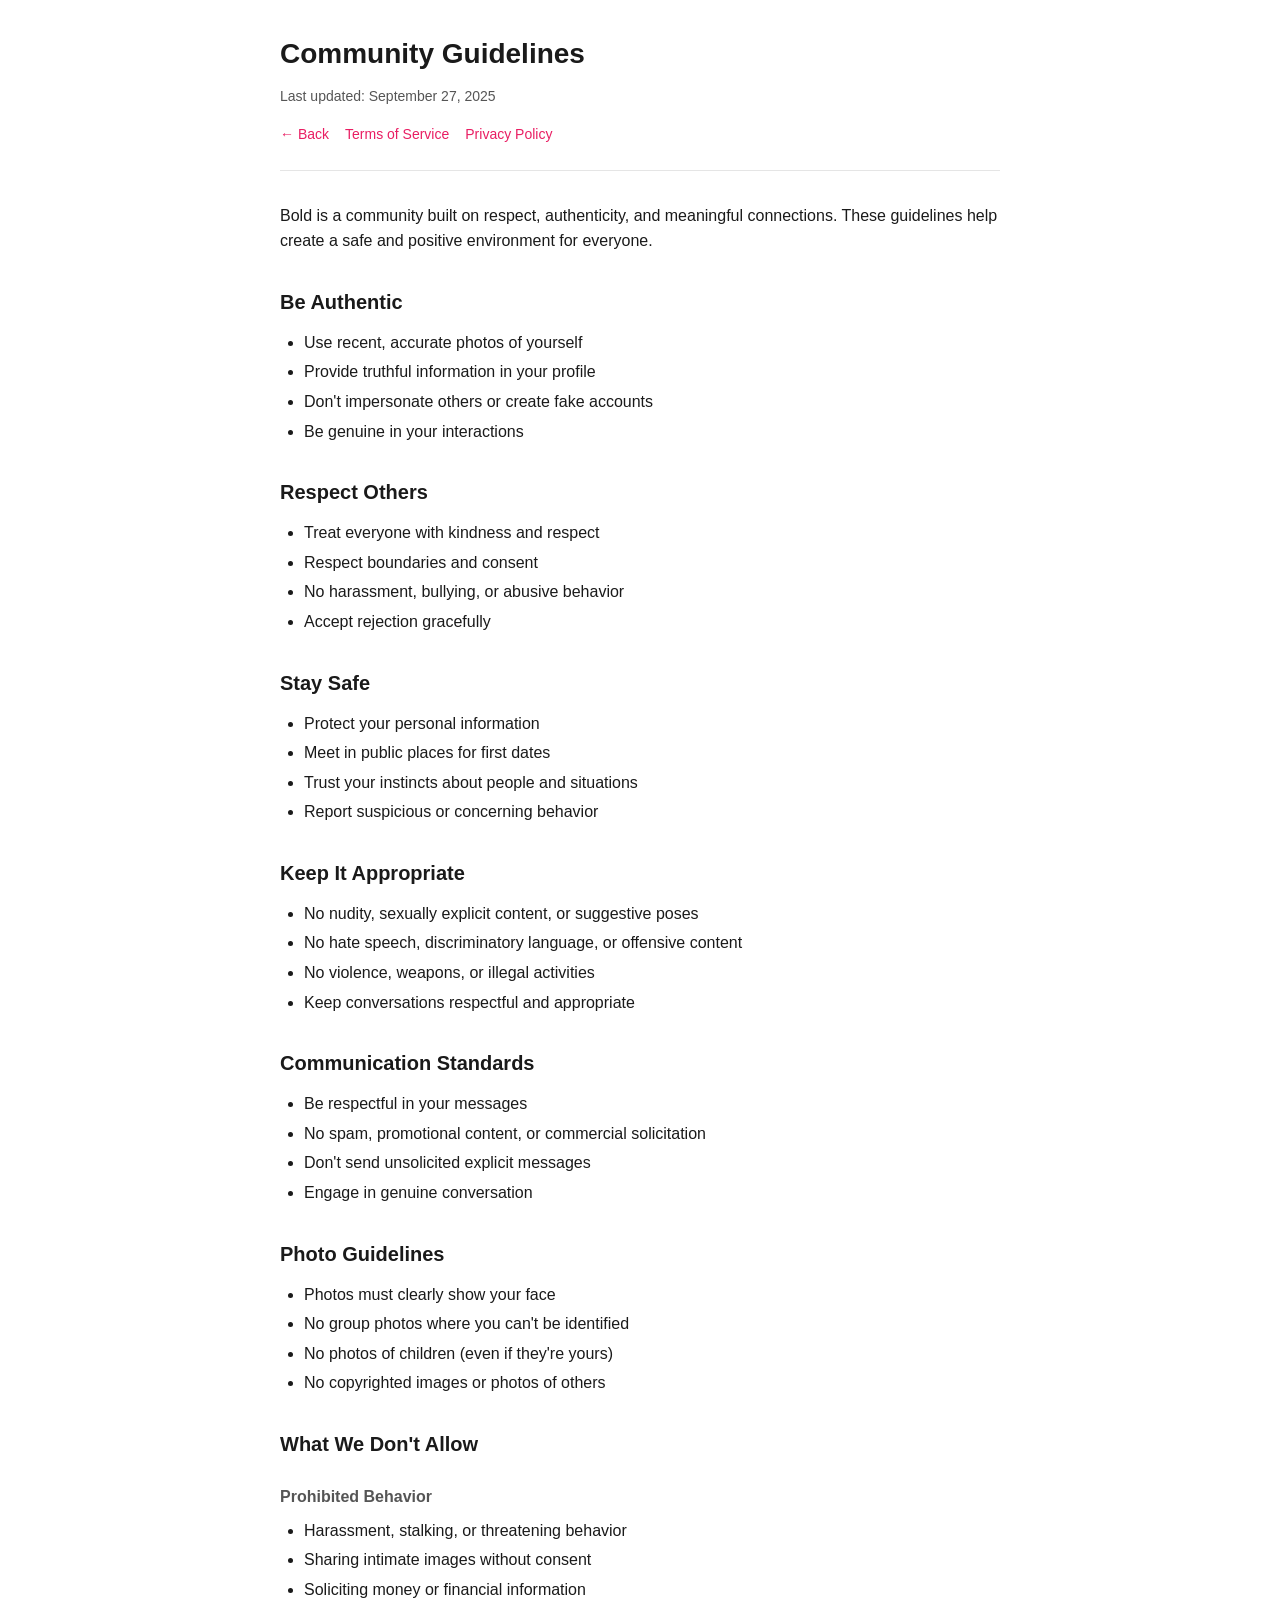
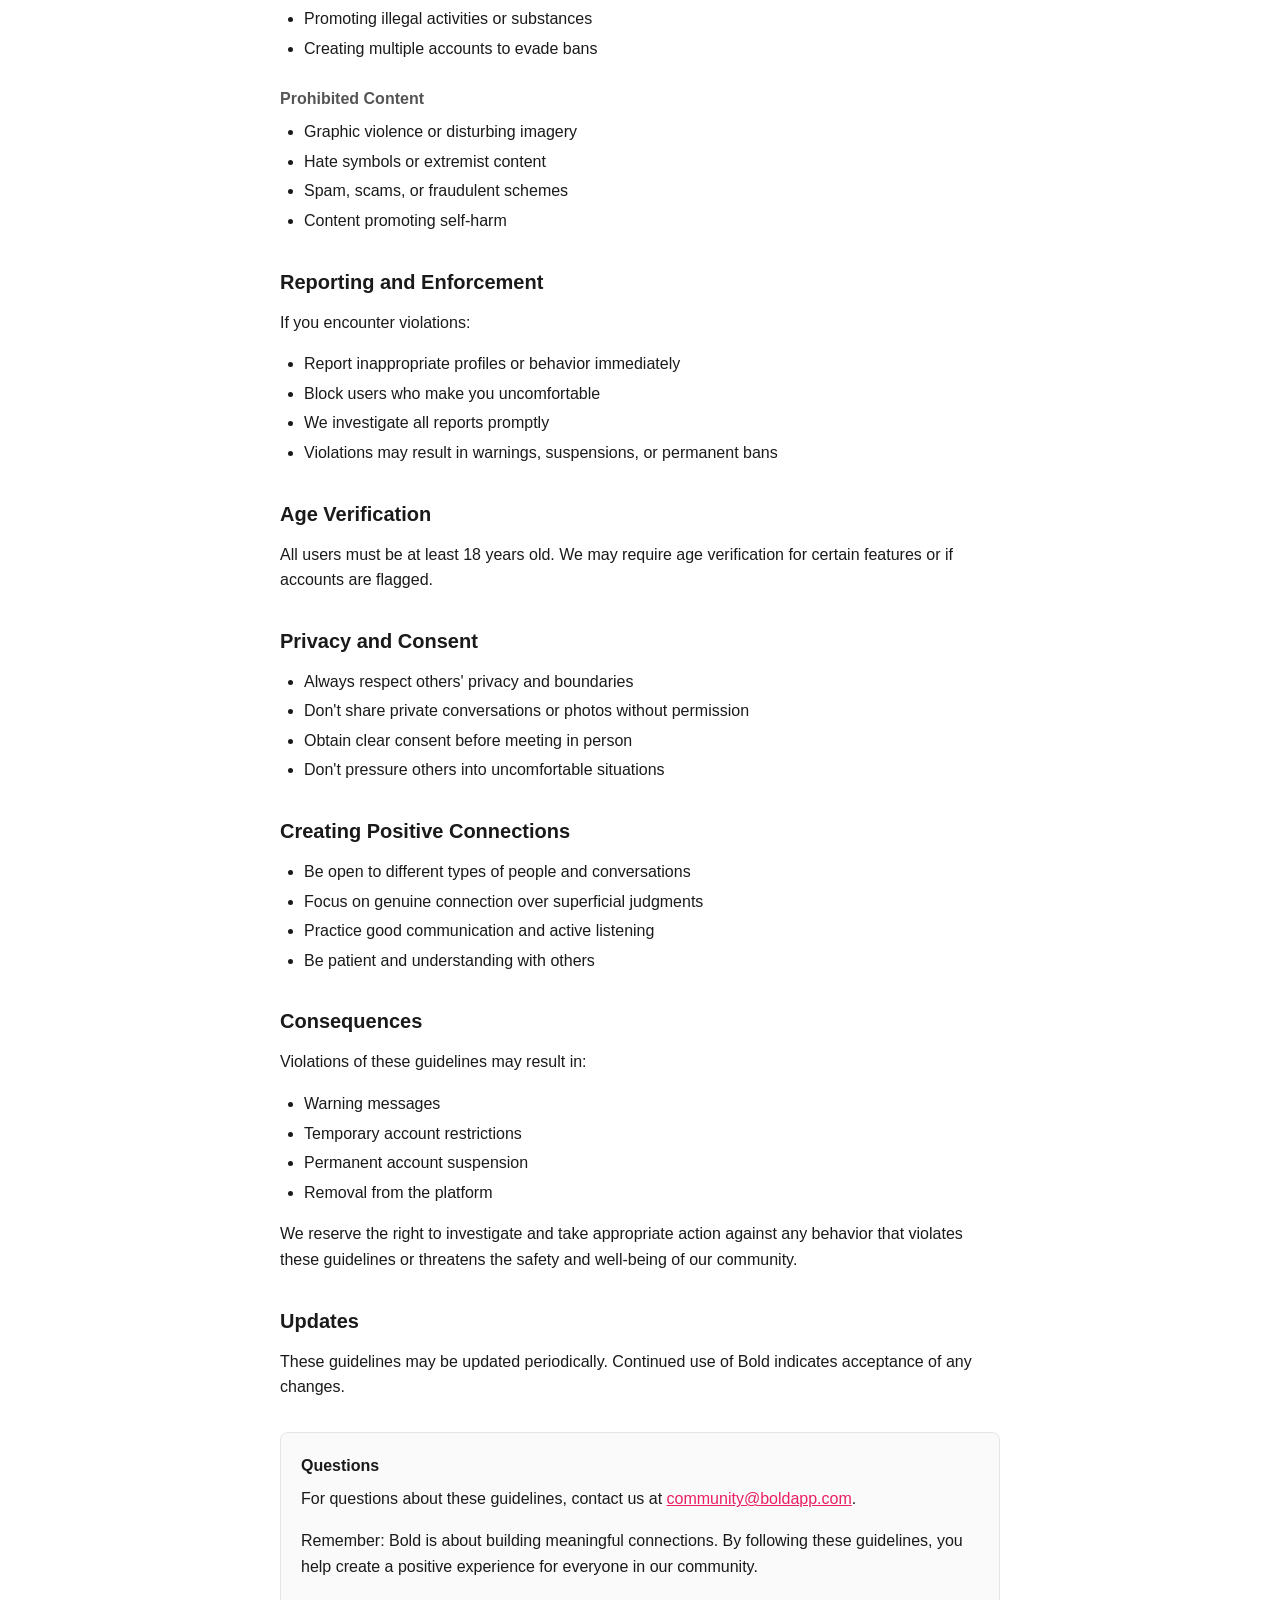
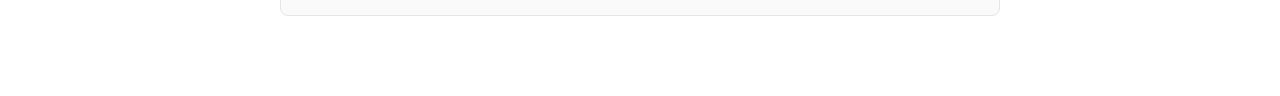
==== community.html @ d94acad7 "Add Terms, Privacy, and Community Guidelines pages Initial public legal pages for the Bold app, mirr" ====
<!doctype html>
<html lang="en">
<head>
  <meta charset="utf-8" />
  <meta name="viewport" content="width=device-width, initial-scale=1" />
  <title>Community Guidelines &mdash; Bold</title>
  <link rel="stylesheet" href="styles.css" />
</head>
<body>
  <main class="container">
    <header>
      <h1>Community Guidelines</h1>
      <p class="updated">Last updated: September 27, 2025</p>
      <nav>
        <a href="index.html">&larr; Back</a>
        <a href="terms.html">Terms of Service</a>
        <a href="privacy.html">Privacy Policy</a>
      </nav>
    </header>

    <p>Bold is a community built on respect, authenticity, and meaningful connections. These guidelines help create a safe and positive environment for everyone.</p>

    <h2>Be Authentic</h2>
    <ul>
      <li>Use recent, accurate photos of yourself</li>
      <li>Provide truthful information in your profile</li>
      <li>Don't impersonate others or create fake accounts</li>
      <li>Be genuine in your interactions</li>
    </ul>

    <h2>Respect Others</h2>
    <ul>
      <li>Treat everyone with kindness and respect</li>
      <li>Respect boundaries and consent</li>
      <li>No harassment, bullying, or abusive behavior</li>
      <li>Accept rejection gracefully</li>
    </ul>

    <h2>Stay Safe</h2>
    <ul>
      <li>Protect your personal information</li>
      <li>Meet in public places for first dates</li>
      <li>Trust your instincts about people and situations</li>
      <li>Report suspicious or concerning behavior</li>
    </ul>

    <h2>Keep It Appropriate</h2>
    <ul>
      <li>No nudity, sexually explicit content, or suggestive poses</li>
      <li>No hate speech, discriminatory language, or offensive content</li>
      <li>No violence, weapons, or illegal activities</li>
      <li>Keep conversations respectful and appropriate</li>
    </ul>

    <h2>Communication Standards</h2>
    <ul>
      <li>Be respectful in your messages</li>
      <li>No spam, promotional content, or commercial solicitation</li>
      <li>Don't send unsolicited explicit messages</li>
      <li>Engage in genuine conversation</li>
    </ul>

    <h2>Photo Guidelines</h2>
    <ul>
      <li>Photos must clearly show your face</li>
      <li>No group photos where you can't be identified</li>
      <li>No photos of children (even if they're yours)</li>
      <li>No copyrighted images or photos of others</li>
    </ul>

    <h2>What We Don't Allow</h2>

    <h3>Prohibited Behavior</h3>
    <ul>
      <li>Harassment, stalking, or threatening behavior</li>
      <li>Sharing intimate images without consent</li>
      <li>Soliciting money or financial information</li>
      <li>Promoting illegal activities or substances</li>
      <li>Creating multiple accounts to evade bans</li>
    </ul>

    <h3>Prohibited Content</h3>
    <ul>
      <li>Graphic violence or disturbing imagery</li>
      <li>Hate symbols or extremist content</li>
      <li>Spam, scams, or fraudulent schemes</li>
      <li>Content promoting self-harm</li>
    </ul>

    <h2>Reporting and Enforcement</h2>
    <p>If you encounter violations:</p>
    <ul>
      <li>Report inappropriate profiles or behavior immediately</li>
      <li>Block users who make you uncomfortable</li>
      <li>We investigate all reports promptly</li>
      <li>Violations may result in warnings, suspensions, or permanent bans</li>
    </ul>

    <h2>Age Verification</h2>
    <p>All users must be at least 18 years old. We may require age verification for certain features or if accounts are flagged.</p>

    <h2>Privacy and Consent</h2>
    <ul>
      <li>Always respect others' privacy and boundaries</li>
      <li>Don't share private conversations or photos without permission</li>
      <li>Obtain clear consent before meeting in person</li>
      <li>Don't pressure others into uncomfortable situations</li>
    </ul>

    <h2>Creating Positive Connections</h2>
    <ul>
      <li>Be open to different types of people and conversations</li>
      <li>Focus on genuine connection over superficial judgments</li>
      <li>Practice good communication and active listening</li>
      <li>Be patient and understanding with others</li>
    </ul>

    <h2>Consequences</h2>
    <p>Violations of these guidelines may result in:</p>
    <ul>
      <li>Warning messages</li>
      <li>Temporary account restrictions</li>
      <li>Permanent account suspension</li>
      <li>Removal from the platform</li>
    </ul>

    <p>We reserve the right to investigate and take appropriate action against any behavior that violates these guidelines or threatens the safety and well-being of our community.</p>

    <h2>Updates</h2>
    <p>These guidelines may be updated periodically. Continued use of Bold indicates acceptance of any changes.</p>

    <div class="card">
      <h3>Questions</h3>
      <p>For questions about these guidelines, contact us at <a href="mailto:community@boldapp.com">community@boldapp.com</a>.</p>
      <p>Remember: Bold is about building meaningful connections. By following these guidelines, you help create a positive experience for everyone in our community.</p>
    </div>
  </main>
</body>
</html>
---- styles.css ----
:root {
  --primary: #e91e63;
  --text: #1a1a1a;
  --text-secondary: #555;
  --bg: #fff;
  --border: #e5e5e5;
  --card: #fafafa;
}

* { box-sizing: border-box; }

body {
  font-family: -apple-system, BlinkMacSystemFont, "Segoe UI", Roboto, Helvetica, Arial, sans-serif;
  color: var(--text);
  background: var(--bg);
  margin: 0;
  line-height: 1.6;
  -webkit-font-smoothing: antialiased;
}

.container {
  max-width: 760px;
  margin: 0 auto;
  padding: 32px 20px 80px;
}

header {
  border-bottom: 1px solid var(--border);
  padding-bottom: 24px;
  margin-bottom: 32px;
}

header h1 {
  margin: 0 0 8px;
  font-size: 28px;
  font-weight: 700;
}

header .updated {
  color: var(--text-secondary);
  font-size: 14px;
  margin: 0;
}

nav {
  display: flex;
  gap: 16px;
  margin: 16px 0 0;
  flex-wrap: wrap;
}

nav a {
  color: var(--primary);
  text-decoration: none;
  font-size: 14px;
  font-weight: 500;
}

nav a:hover { text-decoration: underline; }

h2 {
  font-size: 20px;
  margin-top: 32px;
  margin-bottom: 12px;
}

h3 {
  font-size: 16px;
  margin-top: 24px;
  margin-bottom: 8px;
  color: var(--text-secondary);
}

p, ul, ol { margin: 0 0 16px; }

ul, ol { padding-left: 24px; }

li { margin-bottom: 4px; }

a { color: var(--primary); }

.card {
  background: var(--card);
  border: 1px solid var(--border);
  border-radius: 8px;
  padding: 20px;
  margin-top: 32px;
}

.card h3 { margin-top: 0; color: var(--text); }

.doc-grid {
  display: grid;
  grid-template-columns: 1fr;
  gap: 16px;
  margin-top: 24px;
}

@media (min-width: 600px) {
  .doc-grid { grid-template-columns: repeat(3, 1fr); }
}

.doc-card {
  display: block;
  border: 1px solid var(--border);
  border-radius: 8px;
  padding: 20px;
  text-decoration: none;
  color: var(--text);
  transition: border-color 0.15s;
}

.doc-card:hover { border-color: var(--primary); }

.doc-card h2 {
  margin: 0 0 8px;
  font-size: 18px;
  color: var(--primary);
}

.doc-card p {
  margin: 0;
  color: var(--text-secondary);
  font-size: 14px;
}
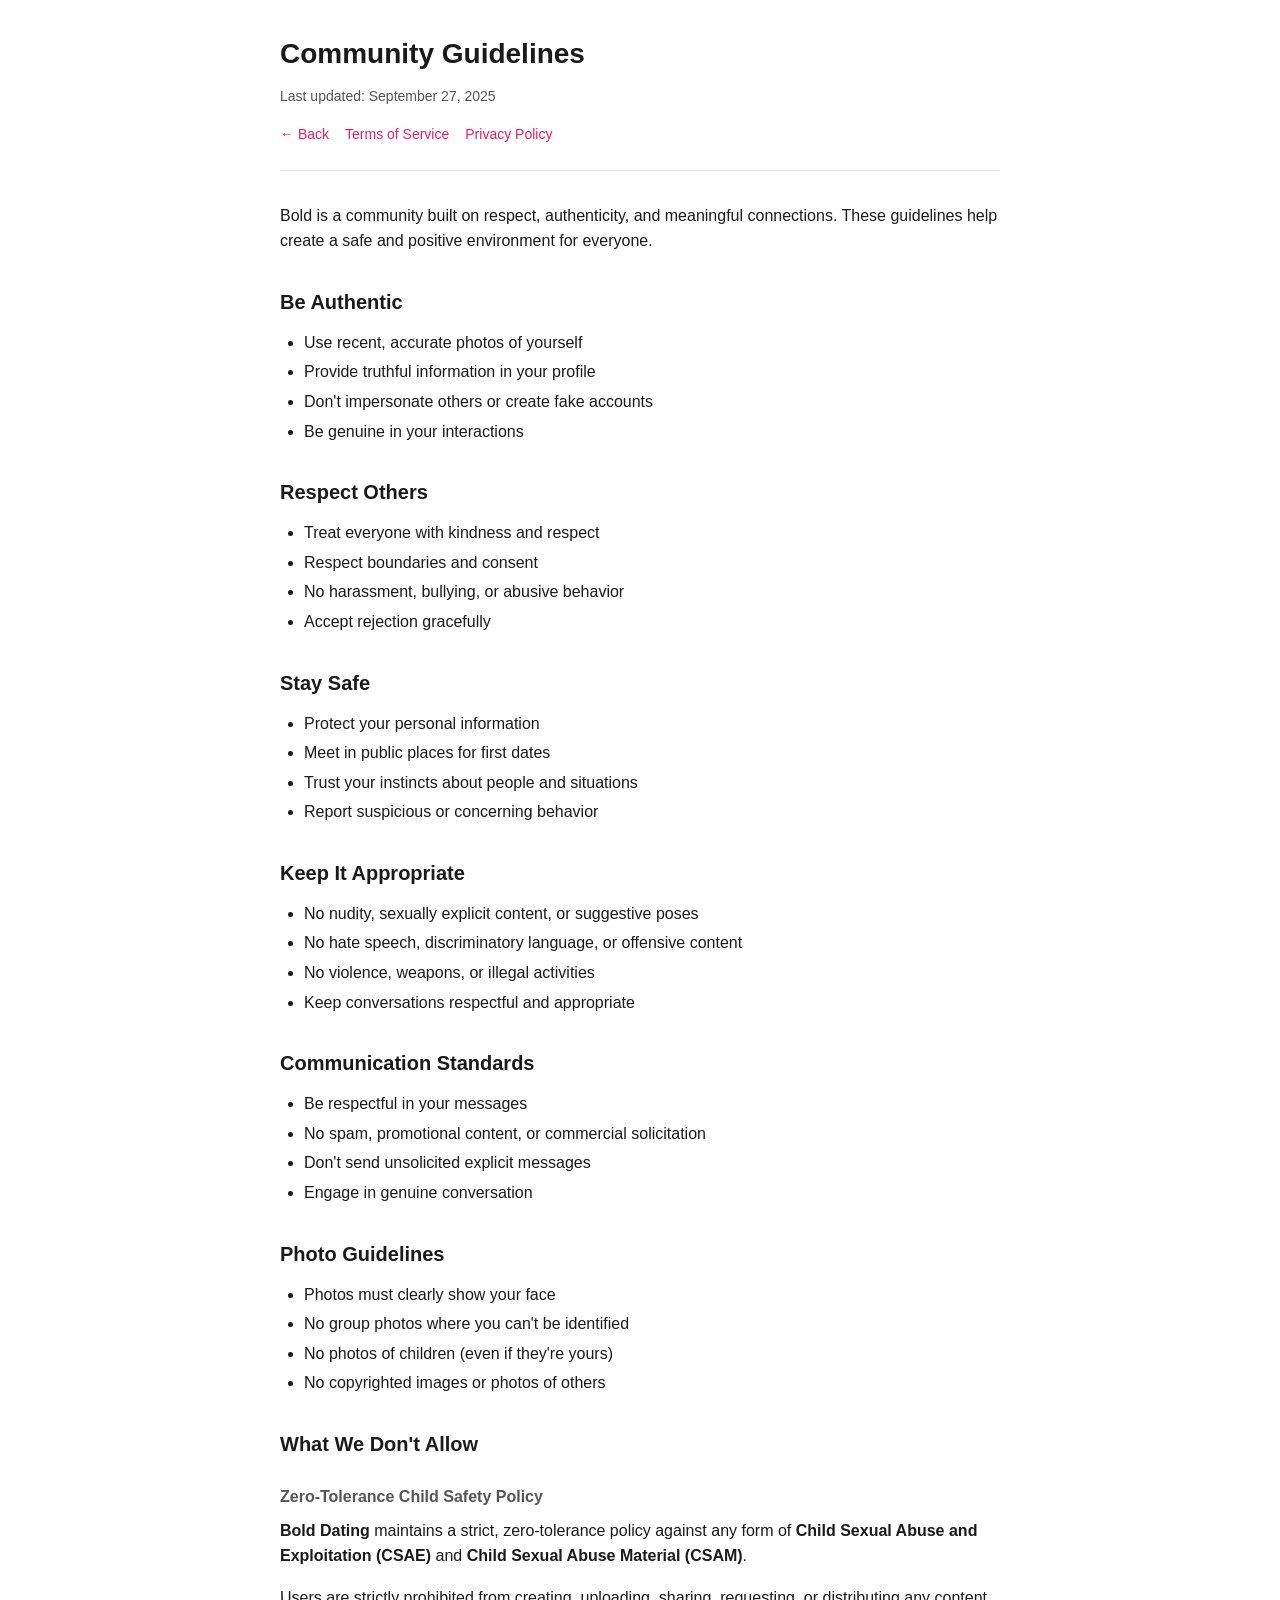
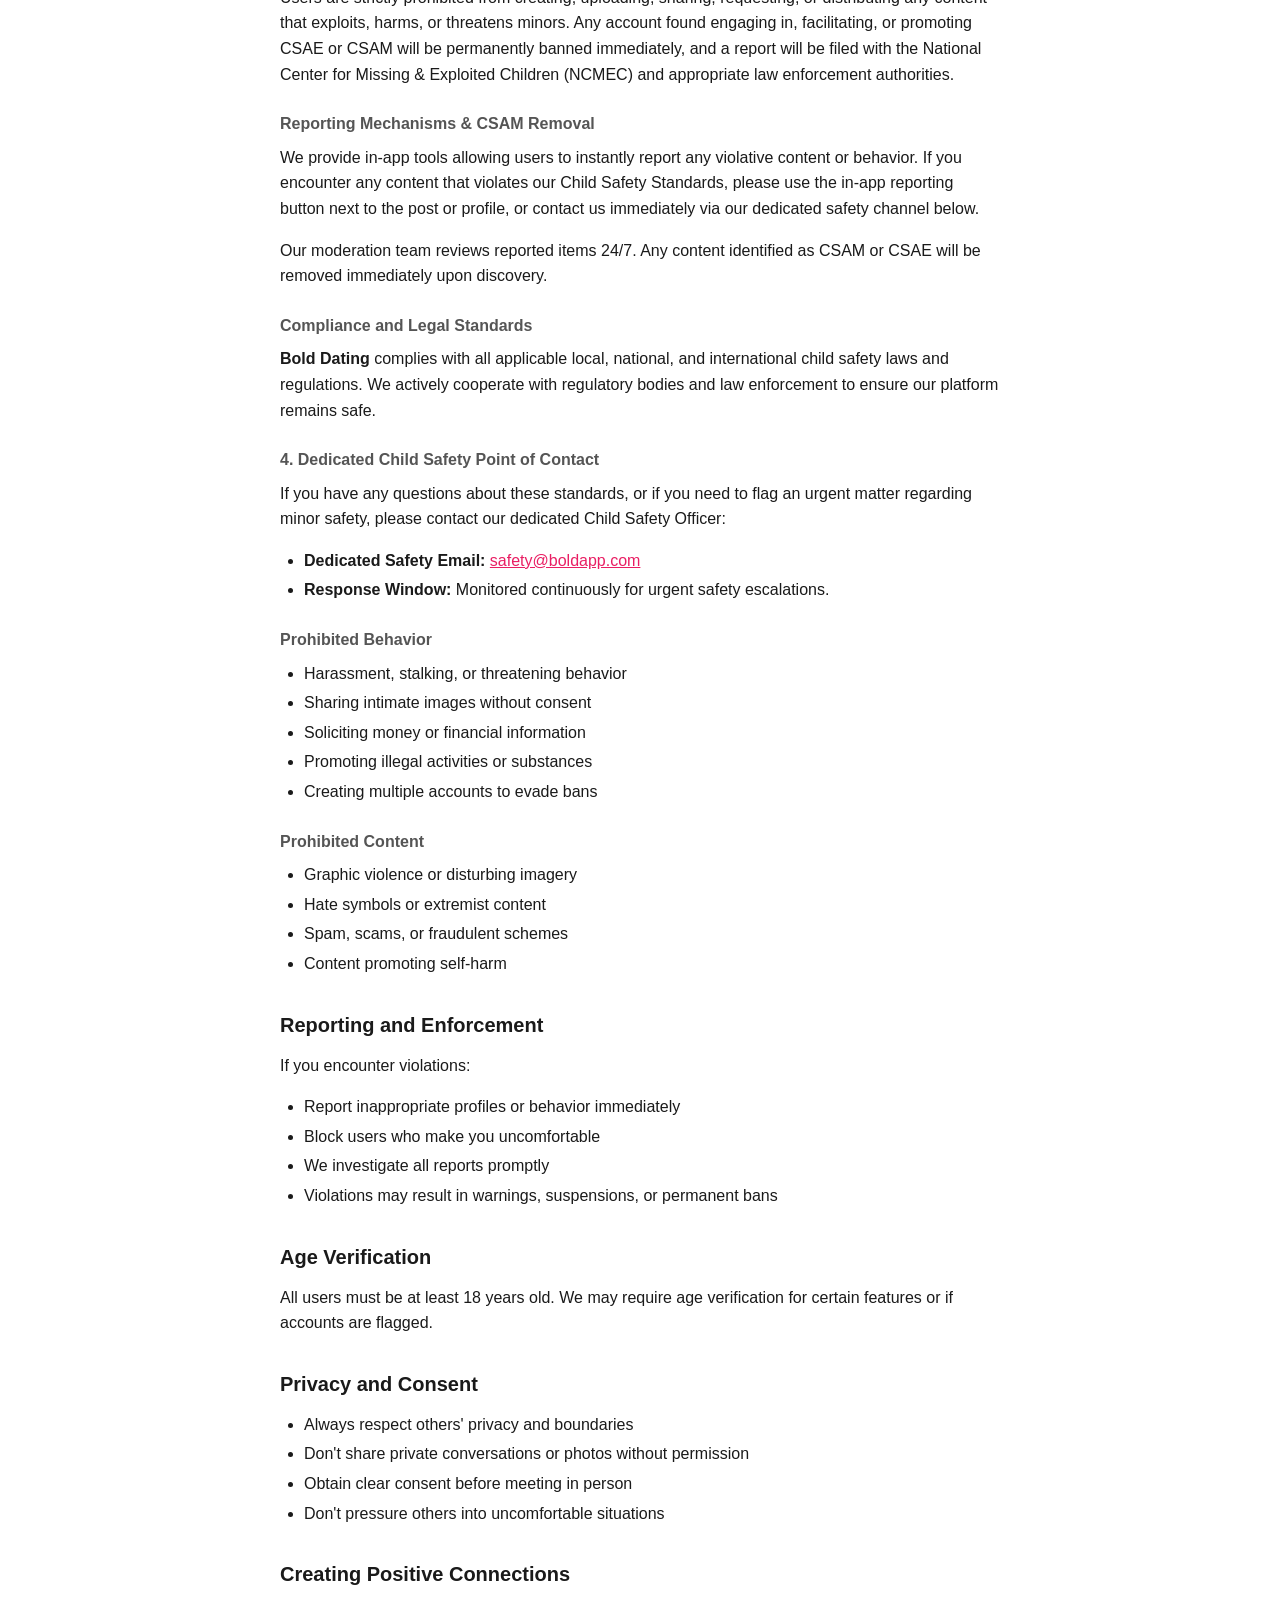
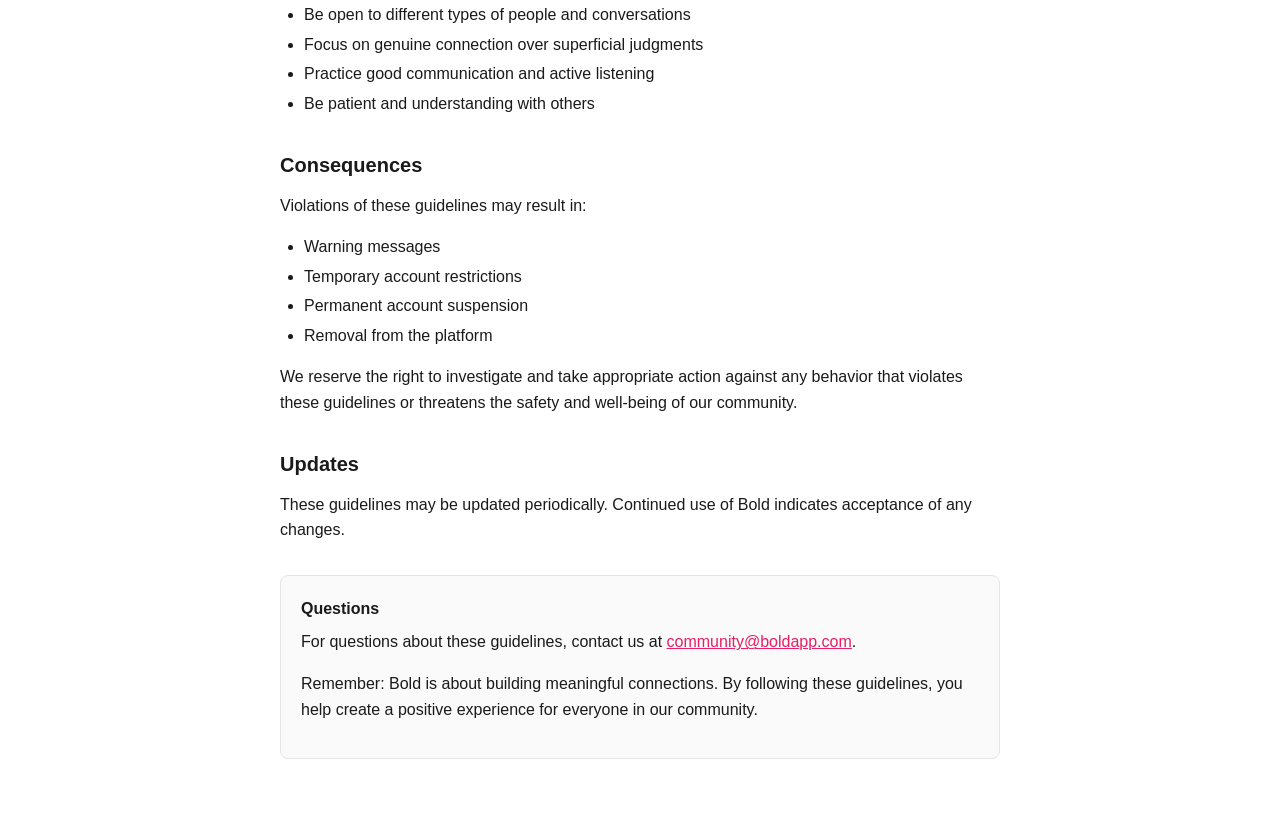
==== commit aec34ea8: "Implement child safety policy and reporting guidelines Added a zero-tolerance child safety policy an" ====
--- a/community.html
+++ b/community.html
@@ -69,6 +69,24 @@
     </ul>
 
     <h2>What We Don't Allow</h2>
+     <h3>Zero-Tolerance Child Safety Policy</h3>
+        <p><strong>Bold Dating </strong> maintains a strict, zero-tolerance policy against any form of <strong>Child Sexual Abuse and Exploitation (CSAE)</strong> and <strong>Child Sexual Abuse Material (CSAM)</strong>.</p>
+        <p>Users are strictly prohibited from creating, uploading, sharing, requesting, or distributing any content that exploits, harms, or threatens minors. Any account found engaging in, facilitating, or promoting CSAE or CSAM will be permanently banned immediately, and a report will be filed with the National Center for Missing & Exploited Children (NCMEC) and appropriate law enforcement authorities.</p>
+
+    <h3>Reporting Mechanisms & CSAM Removal</h3>
+    <p>We provide in-app tools allowing users to instantly report any violative content or behavior. If you encounter any content that violates our Child Safety Standards, please use the in-app reporting button next to the post or profile, or contact us immediately via our dedicated safety channel below.</p>
+    <p>Our moderation team reviews reported items 24/7. Any content identified as CSAM or CSAE will be removed immediately upon discovery.</p>
+
+    <h3>Compliance and Legal Standards</h2>
+    <p><strong>Bold Dating </strong> complies with all applicable local, national, and international child safety laws and regulations. We actively cooperate with regulatory bodies and law enforcement to ensure our platform remains safe.</p>
+
+        <h3>4. Dedicated Child Safety Point of Contact</h3>
+        <p>If you have any questions about these standards, or if you need to flag an urgent matter regarding minor safety, please contact our dedicated Child Safety Officer:</p>
+        <ul>
+            <li><strong>Dedicated Safety Email:</strong> <a href="mailto:safety@boldapp.com">safety@boldapp.com</a></li>
+            <li><strong>Response Window:</strong> Monitored continuously for urgent safety escalations.</li>
+        </ul>
+
 
     <h3>Prohibited Behavior</h3>
     <ul>
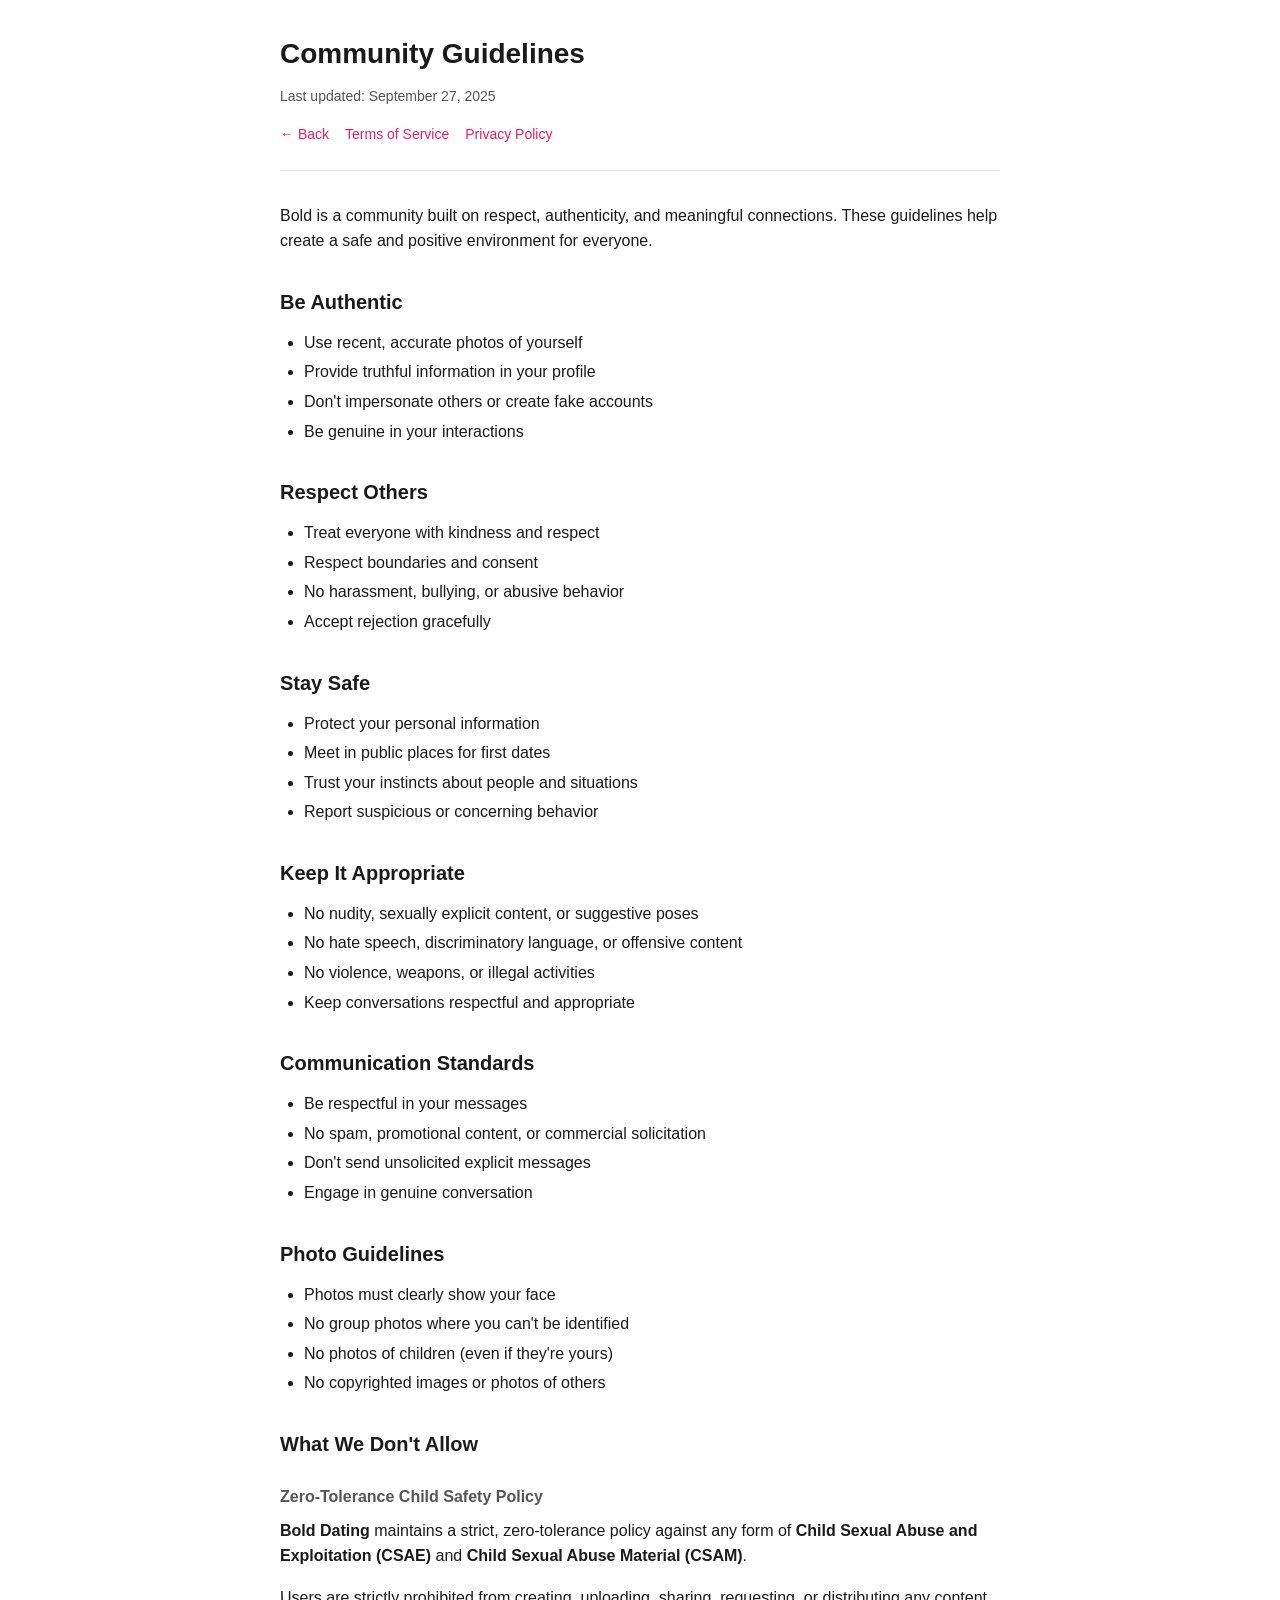
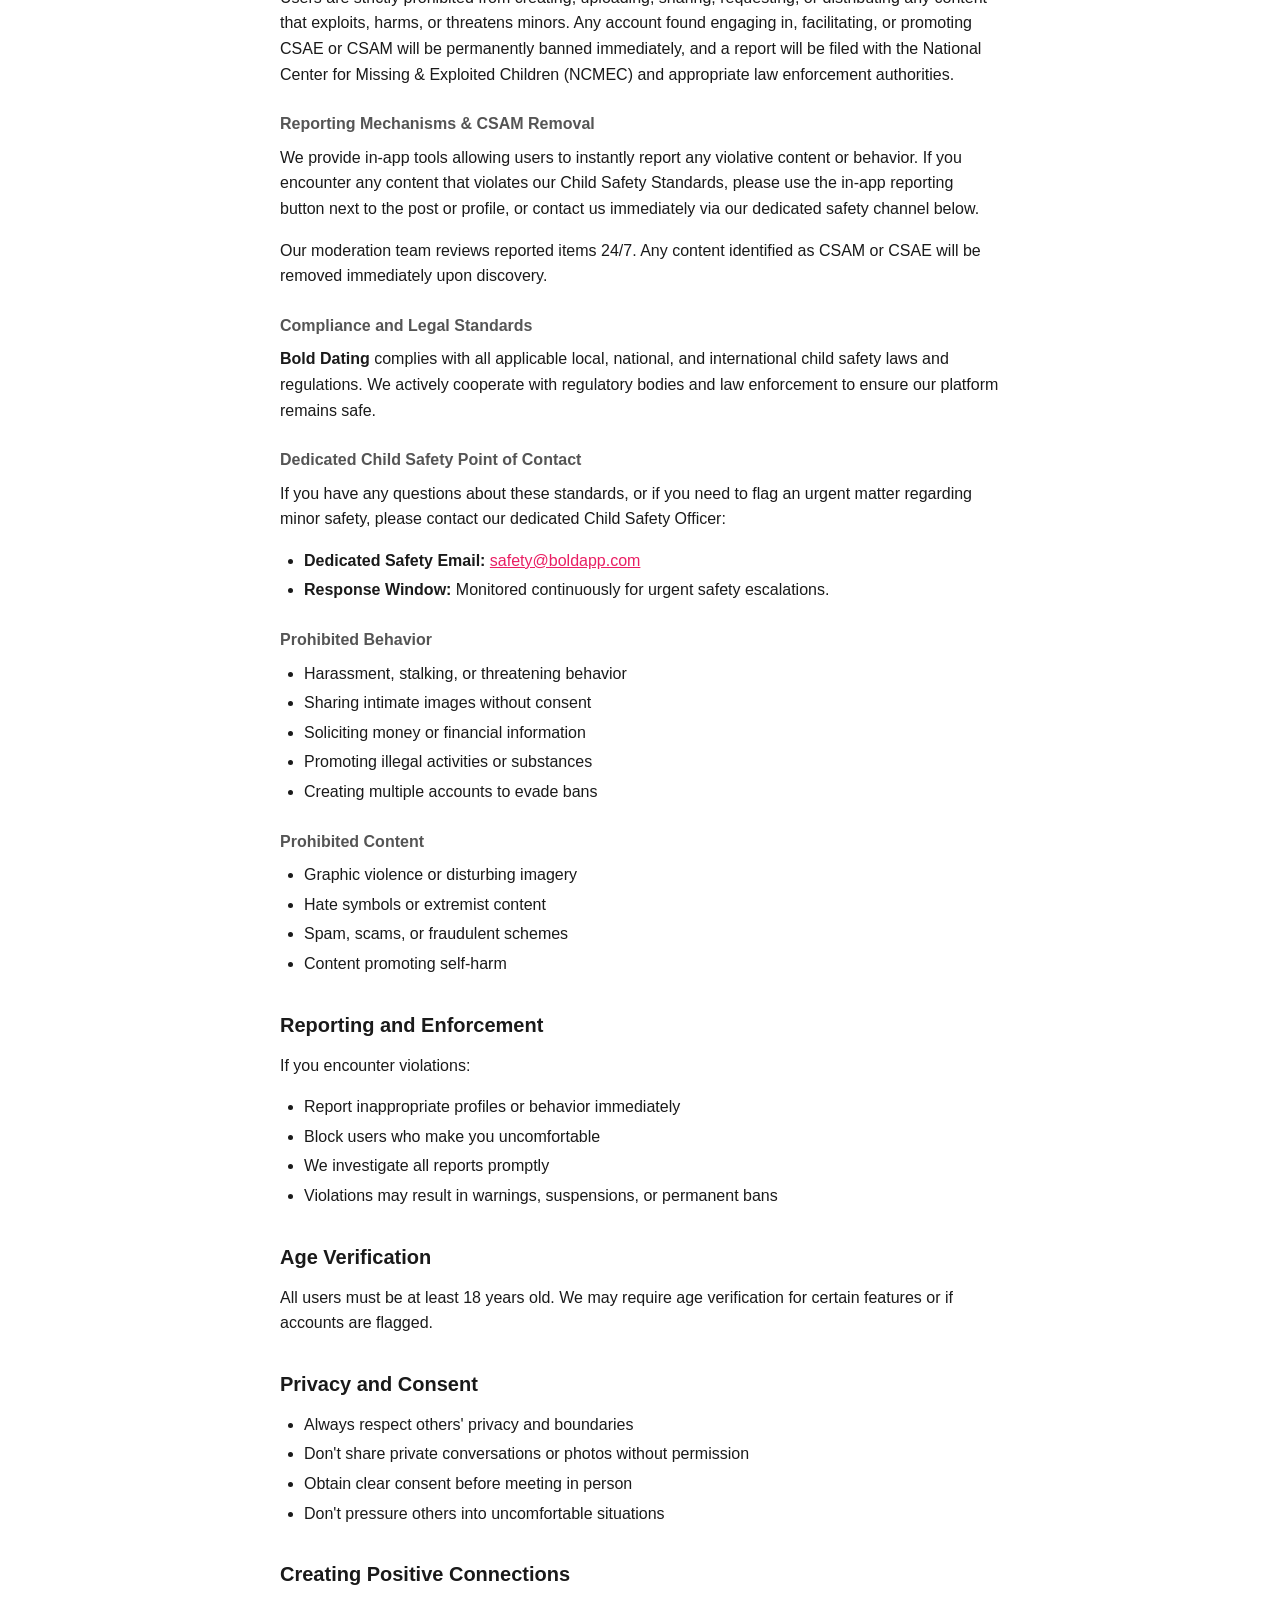
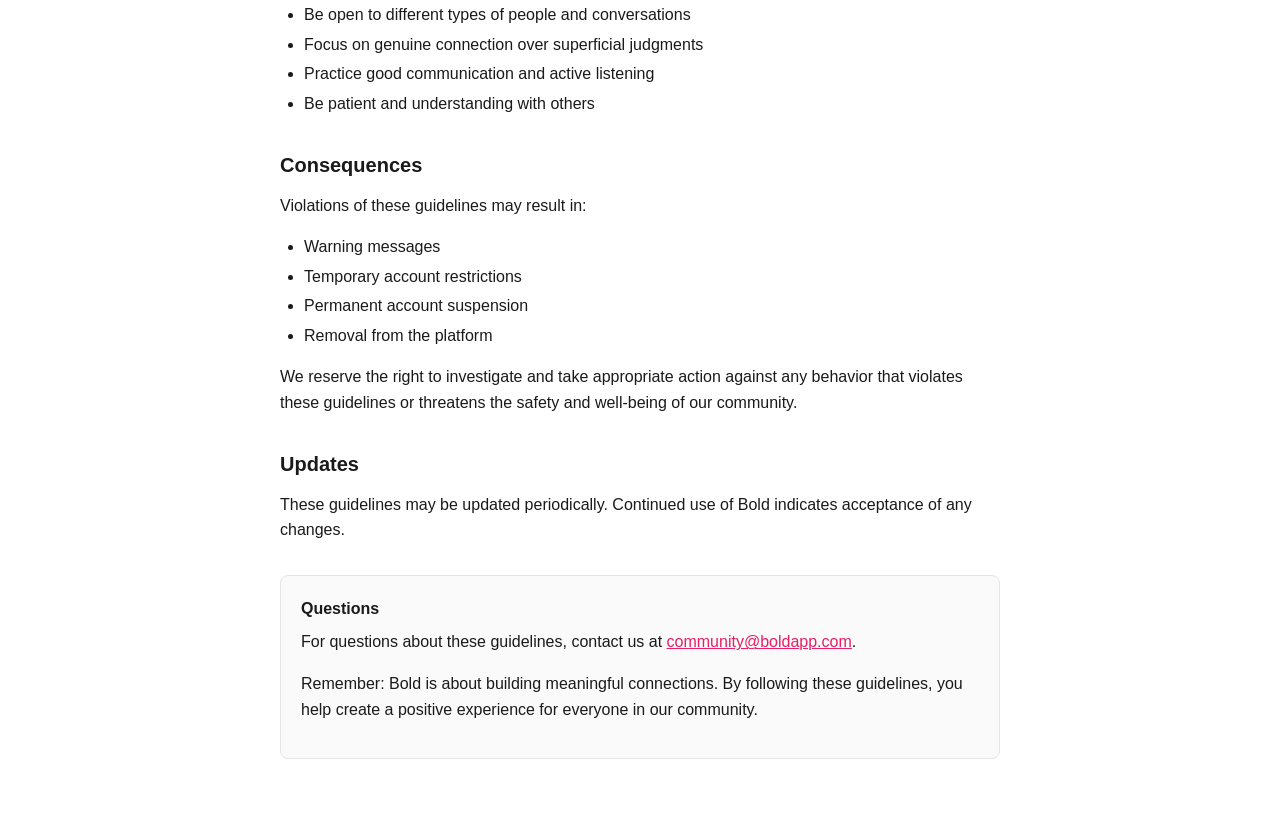
==== commit d55e210f: "Fix heading formatting for child safety contact section" ====
--- a/community.html
+++ b/community.html
@@ -80,7 +80,7 @@
     <h3>Compliance and Legal Standards</h2>
     <p><strong>Bold Dating </strong> complies with all applicable local, national, and international child safety laws and regulations. We actively cooperate with regulatory bodies and law enforcement to ensure our platform remains safe.</p>
 
-        <h3>4. Dedicated Child Safety Point of Contact</h3>
+        <h3>Dedicated Child Safety Point of Contact</h3>
         <p>If you have any questions about these standards, or if you need to flag an urgent matter regarding minor safety, please contact our dedicated Child Safety Officer:</p>
         <ul>
             <li><strong>Dedicated Safety Email:</strong> <a href="mailto:safety@boldapp.com">safety@boldapp.com</a></li>
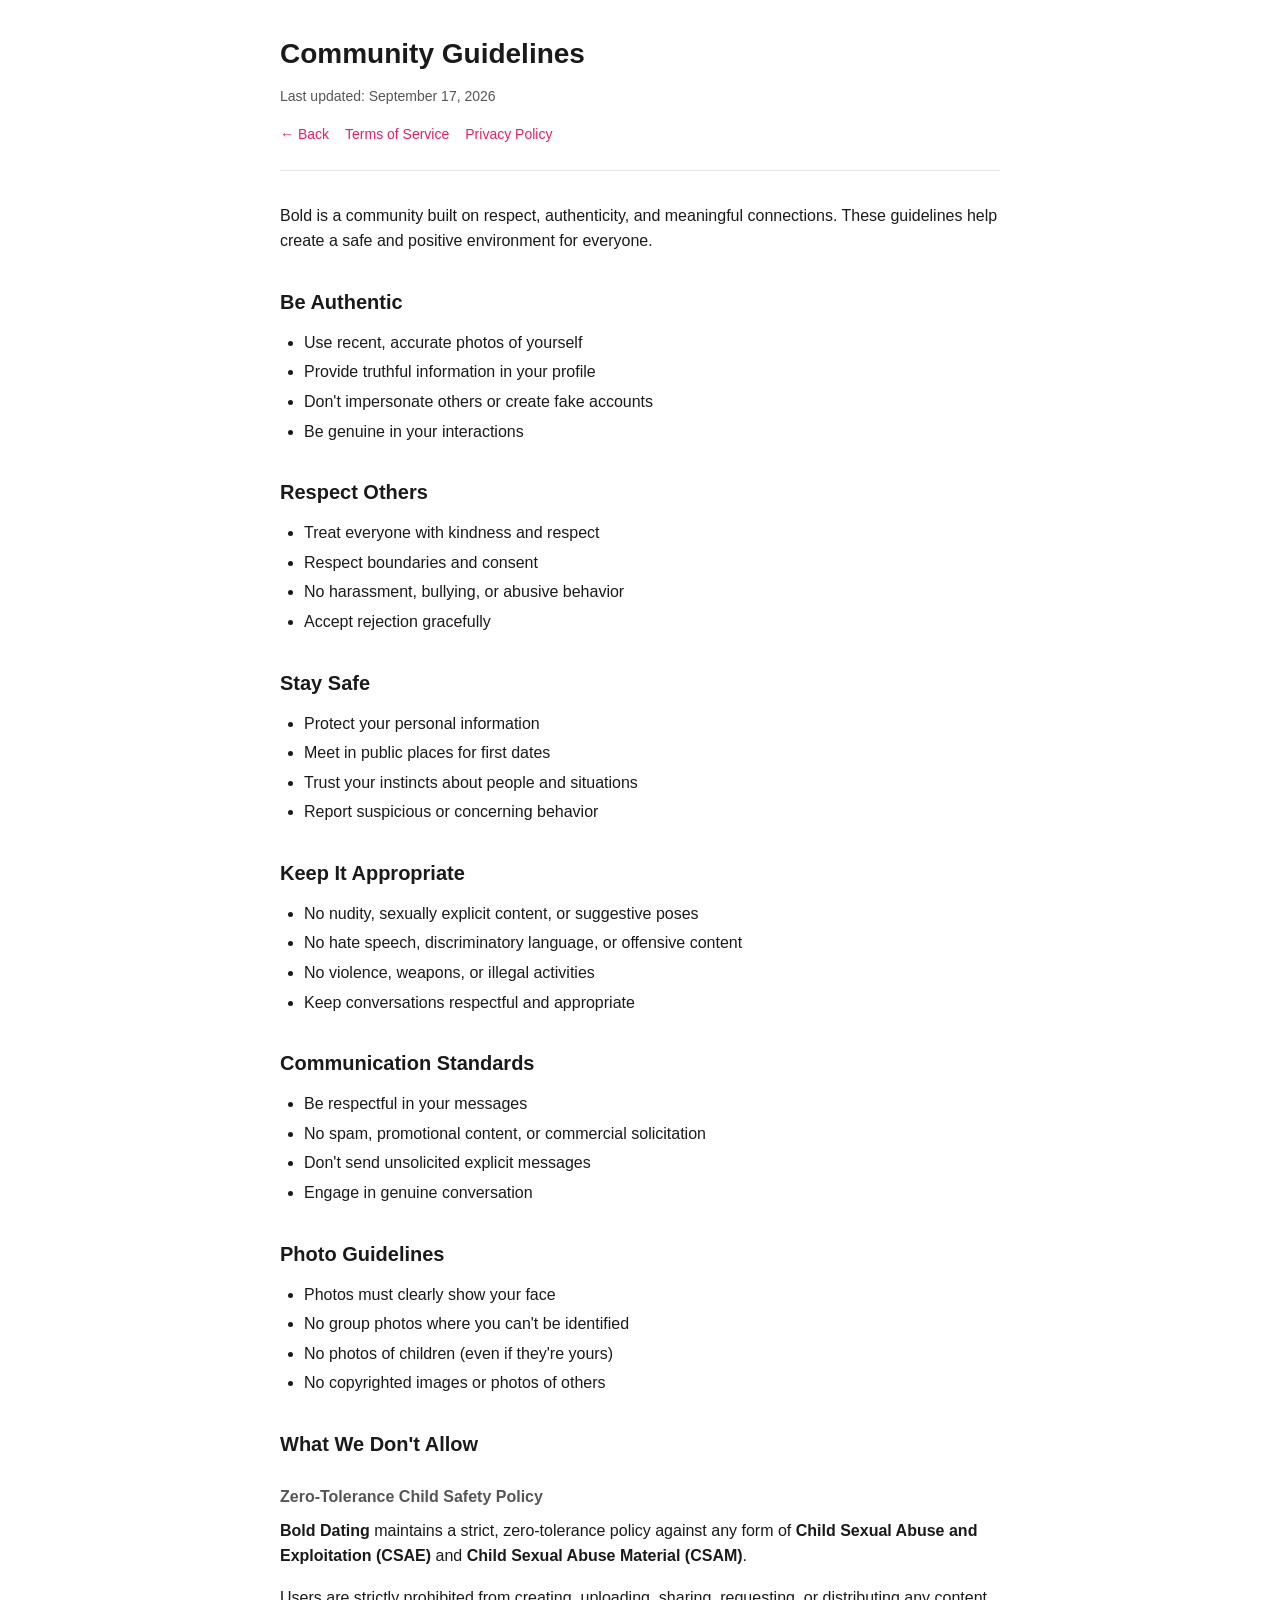
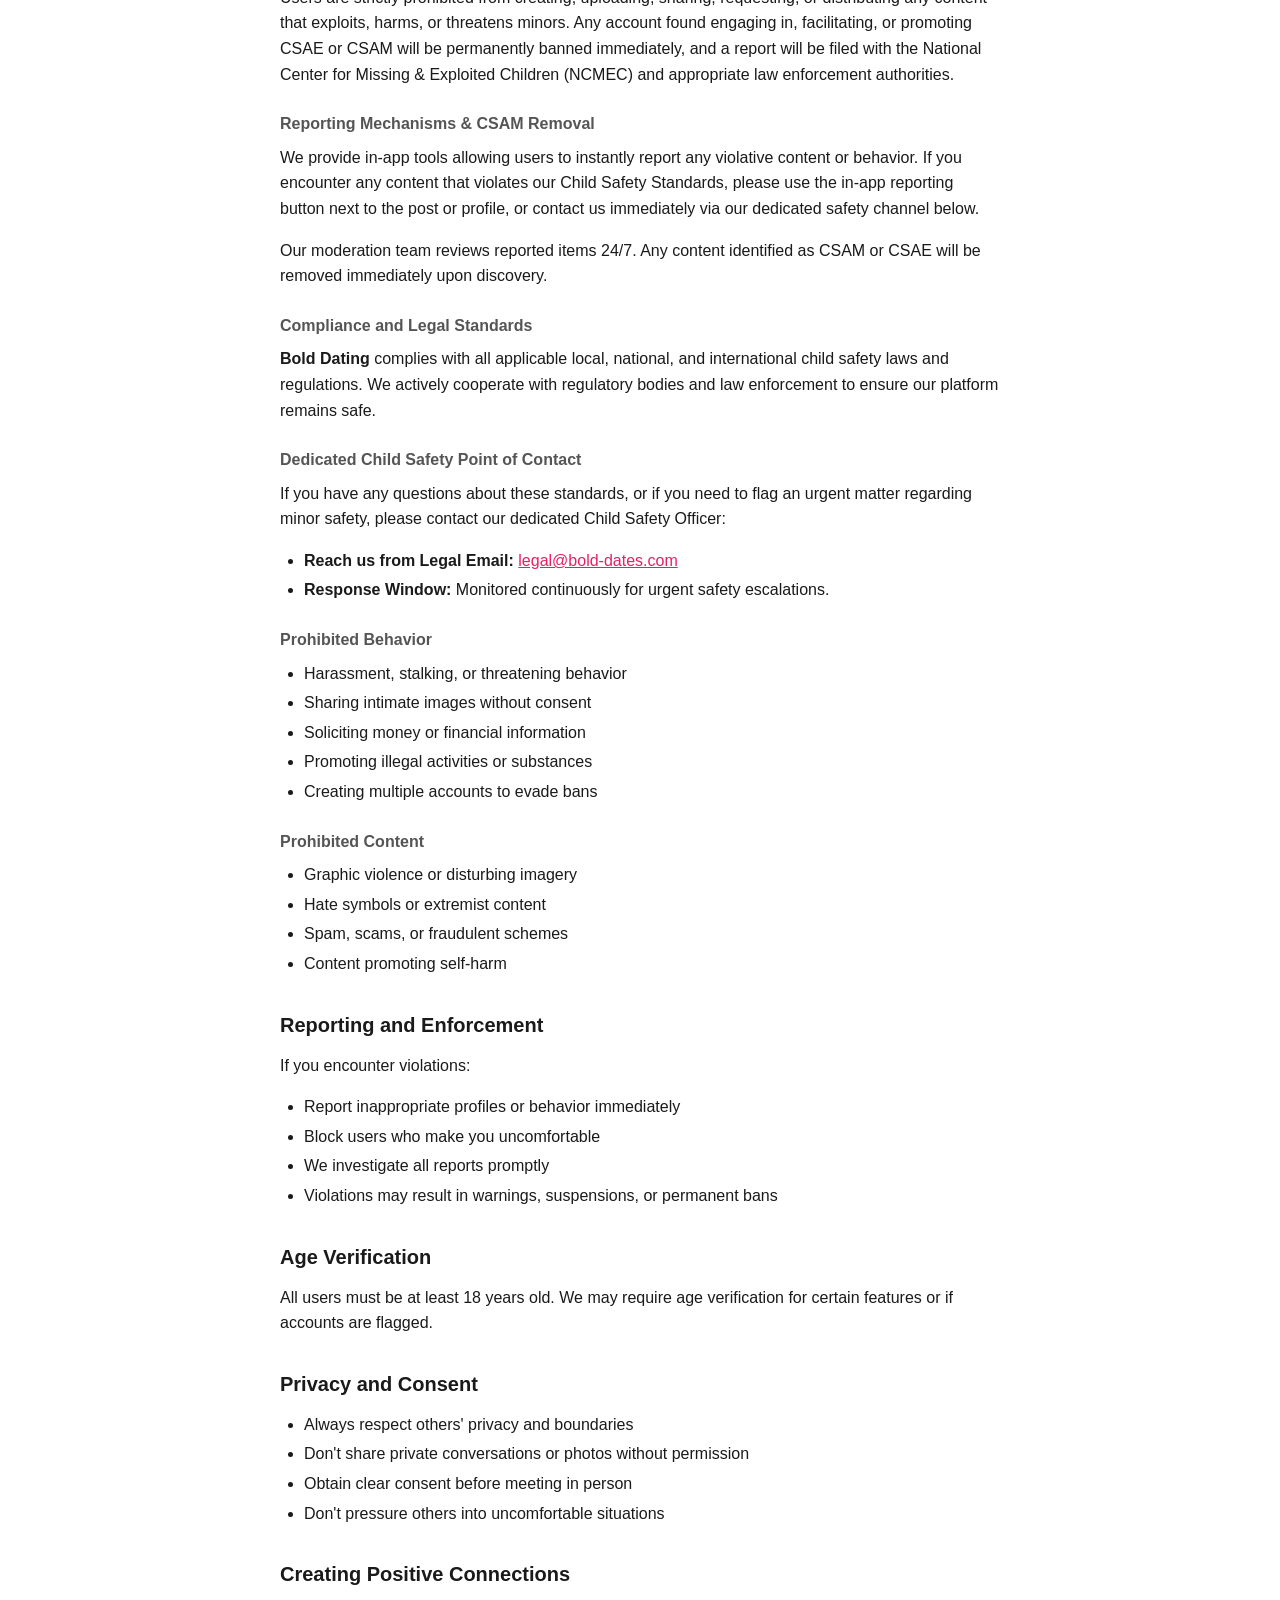
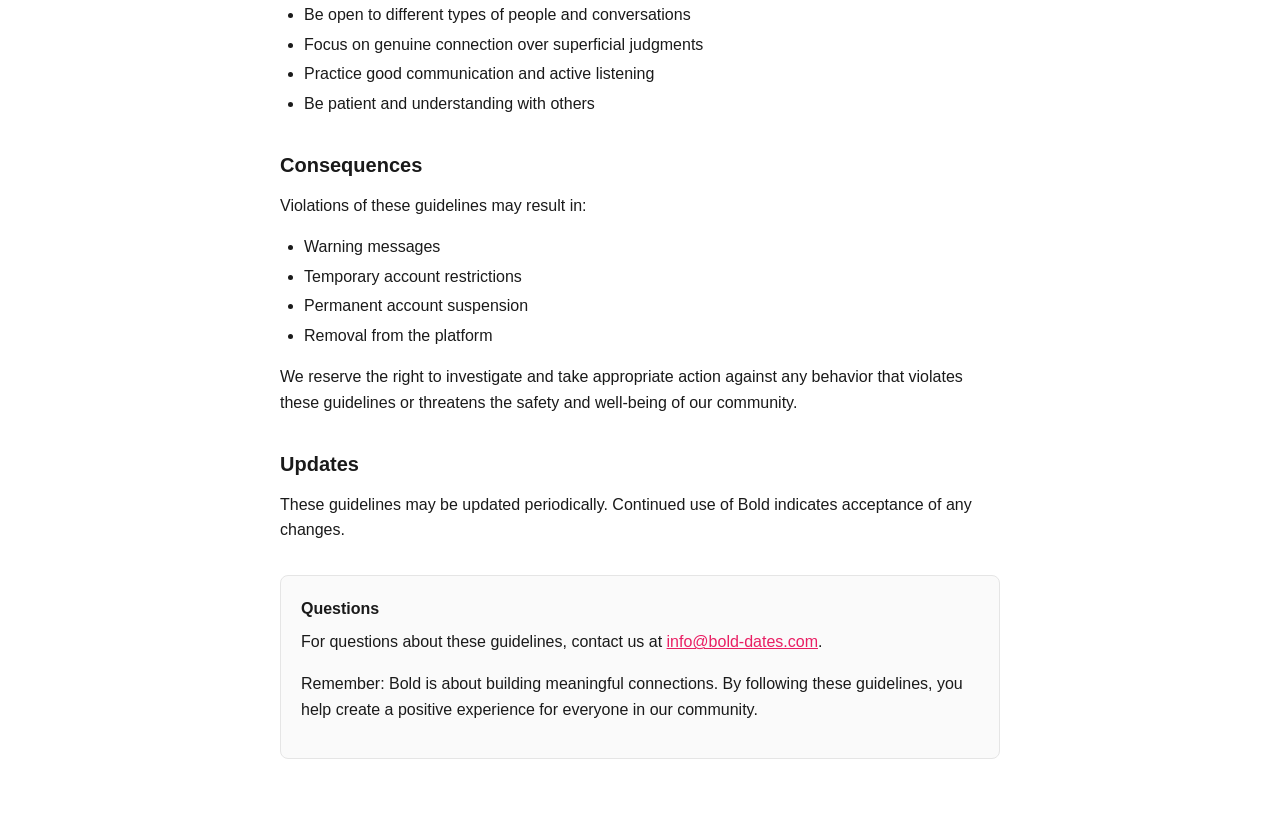
==== commit e4bbf62b: "Update community guidelines and contact information" ====
--- a/community.html
+++ b/community.html
@@ -10,7 +10,7 @@
   <main class="container">
     <header>
       <h1>Community Guidelines</h1>
-      <p class="updated">Last updated: September 27, 2025</p>
+      <p class="updated">Last updated: September 17, 2026</p>
       <nav>
         <a href="index.html">&larr; Back</a>
         <a href="terms.html">Terms of Service</a>
@@ -83,7 +83,7 @@
         <h3>Dedicated Child Safety Point of Contact</h3>
         <p>If you have any questions about these standards, or if you need to flag an urgent matter regarding minor safety, please contact our dedicated Child Safety Officer:</p>
         <ul>
-            <li><strong>Dedicated Safety Email:</strong> <a href="mailto:safety@boldapp.com">safety@boldapp.com</a></li>
+            <li><strong>Reach us from Legal Email:</strong> <a href="mailto:legal@bold-dates.com">legal@bold-dates.com</a></li>
             <li><strong>Response Window:</strong> Monitored continuously for urgent safety escalations.</li>
         </ul>
 
@@ -149,7 +149,7 @@
 
     <div class="card">
       <h3>Questions</h3>
-      <p>For questions about these guidelines, contact us at <a href="mailto:community@boldapp.com">community@boldapp.com</a>.</p>
+      <p>For questions about these guidelines, contact us at <a href="mailto:info@bold-dates.com">info@bold-dates.com</a>.</p>
       <p>Remember: Bold is about building meaningful connections. By following these guidelines, you help create a positive experience for everyone in our community.</p>
     </div>
   </main>
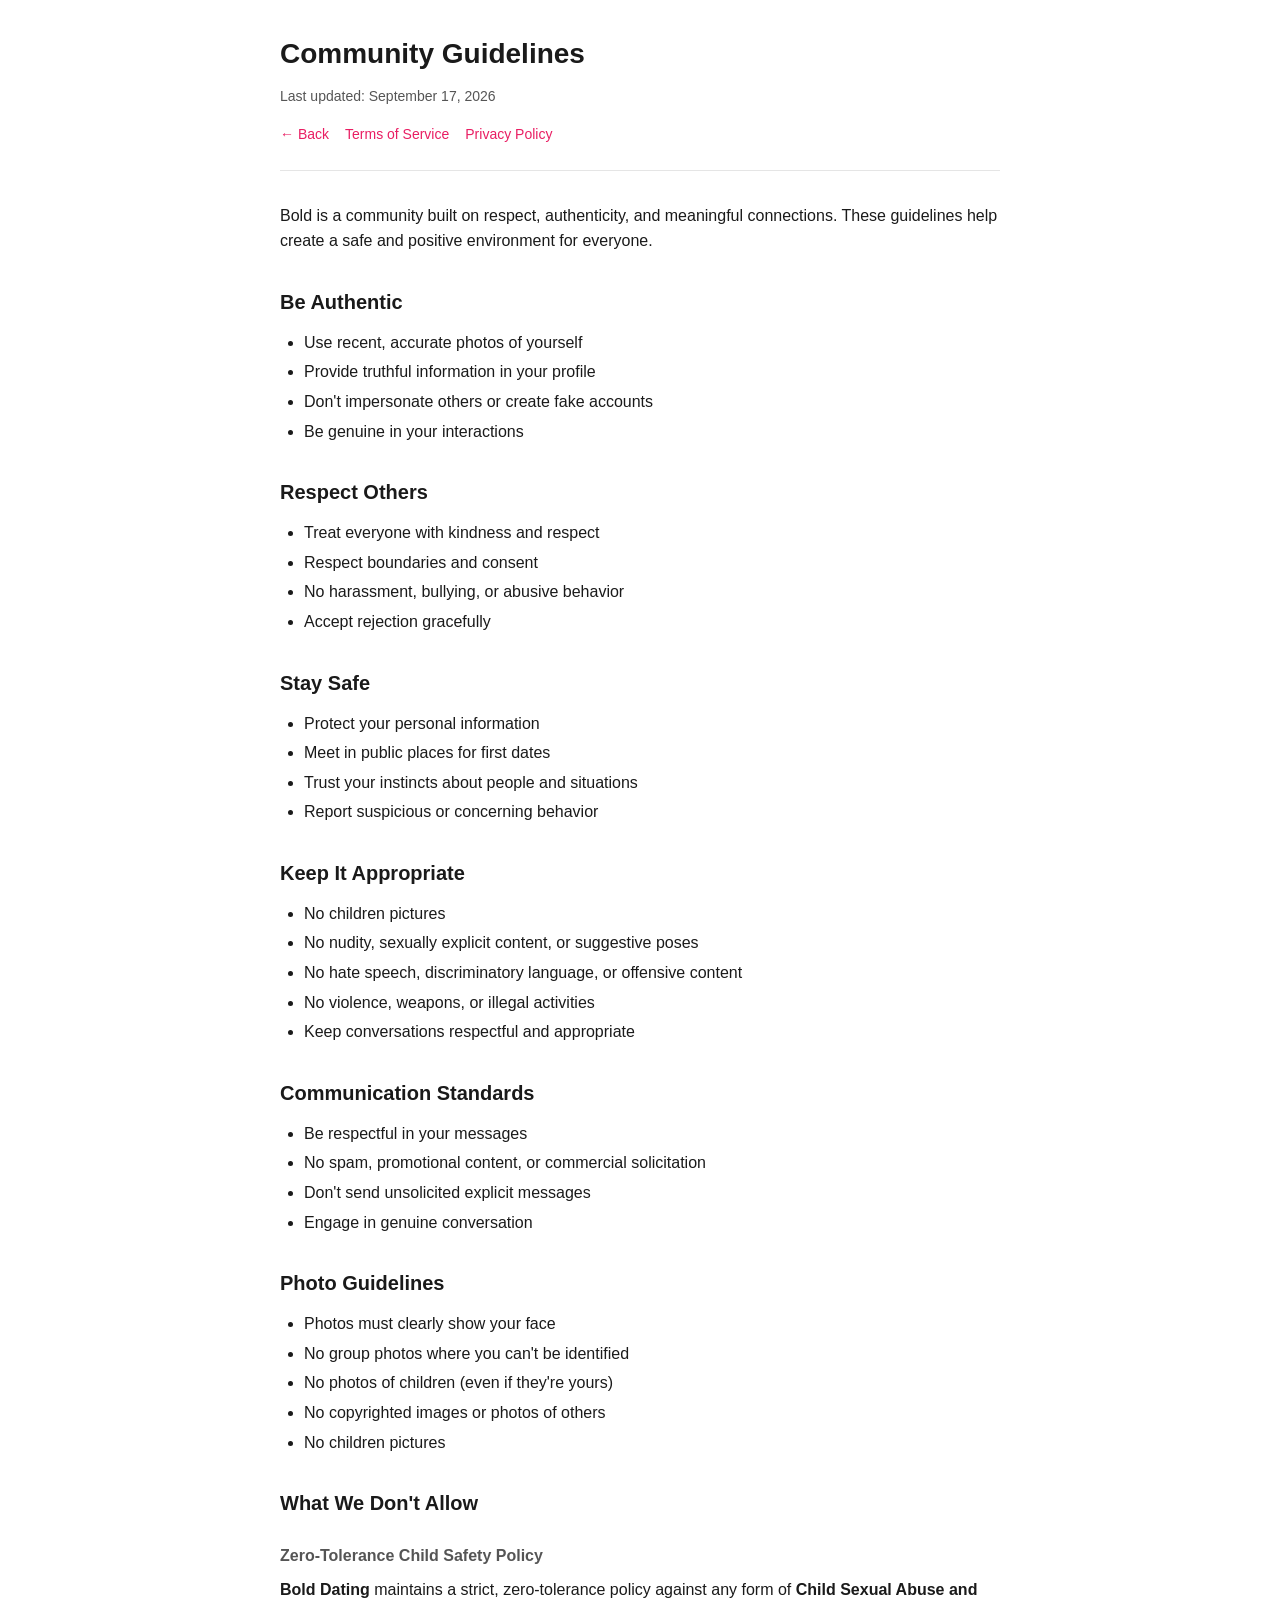
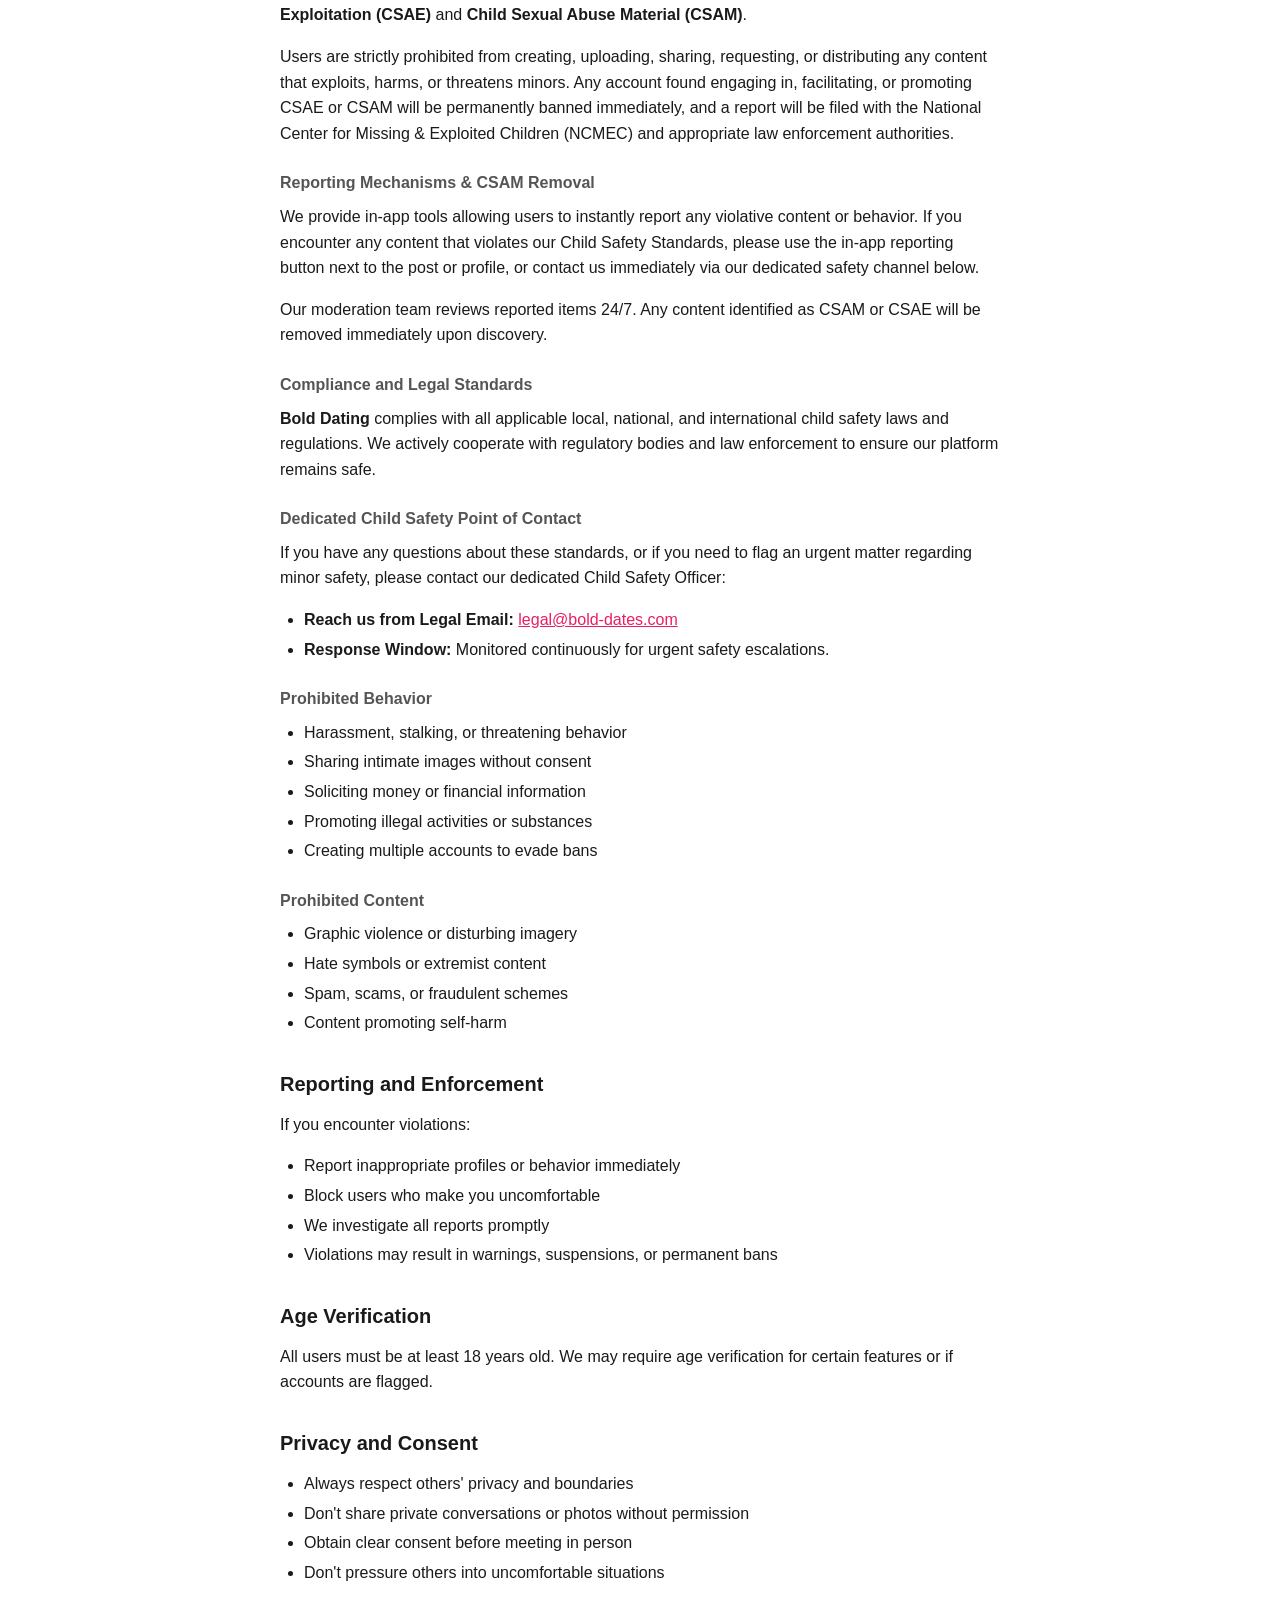
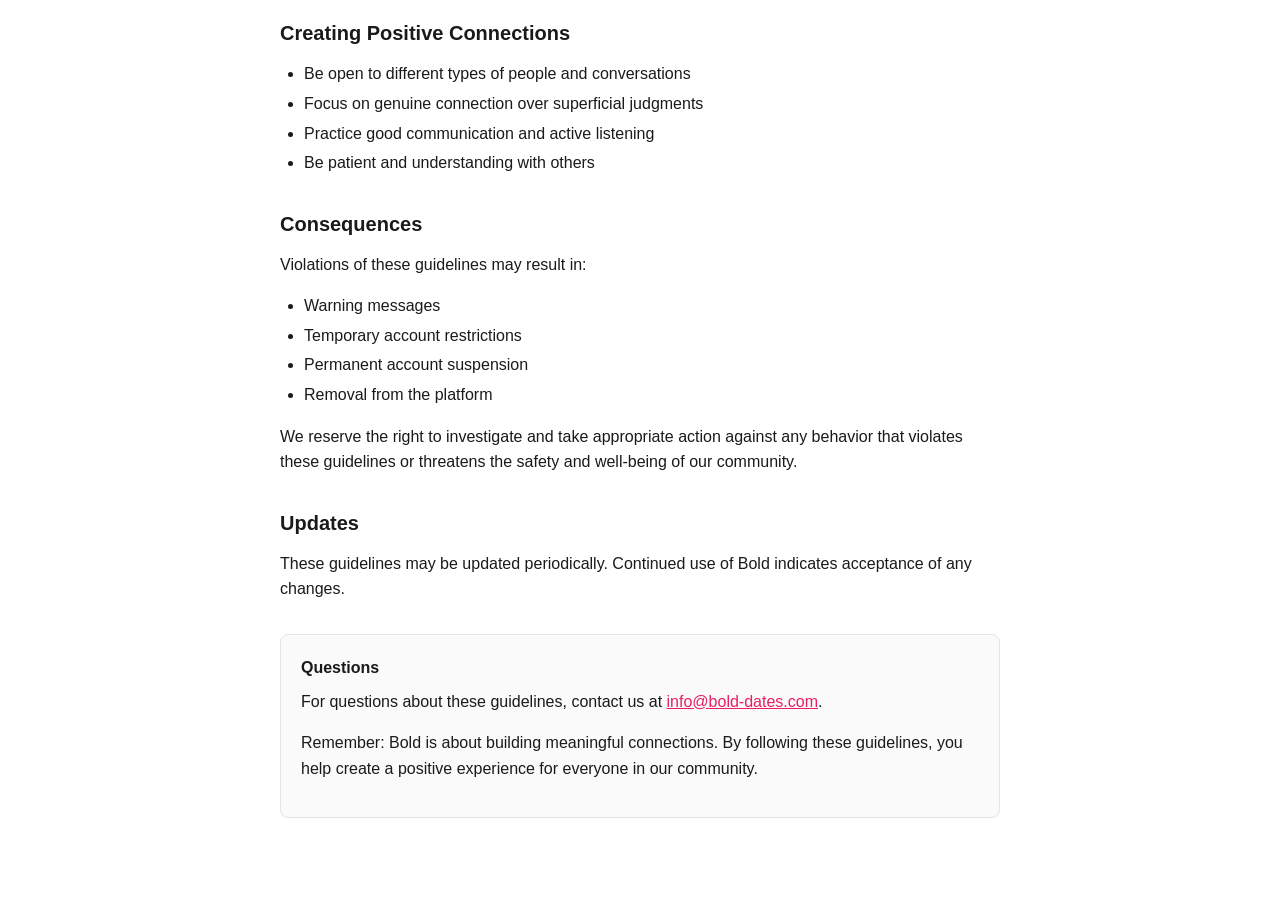
==== commit 149909f4: "Add restriction against children pictures" ====
--- a/community.html
+++ b/community.html
@@ -46,6 +46,7 @@
 
     <h2>Keep It Appropriate</h2>
     <ul>
+      <li>No children pictures</li>
       <li>No nudity, sexually explicit content, or suggestive poses</li>
       <li>No hate speech, discriminatory language, or offensive content</li>
       <li>No violence, weapons, or illegal activities</li>
@@ -66,6 +67,7 @@
       <li>No group photos where you can't be identified</li>
       <li>No photos of children (even if they're yours)</li>
       <li>No copyrighted images or photos of others</li>
+      <li>No children pictures</li>
     </ul>
 
     <h2>What We Don't Allow</h2>
